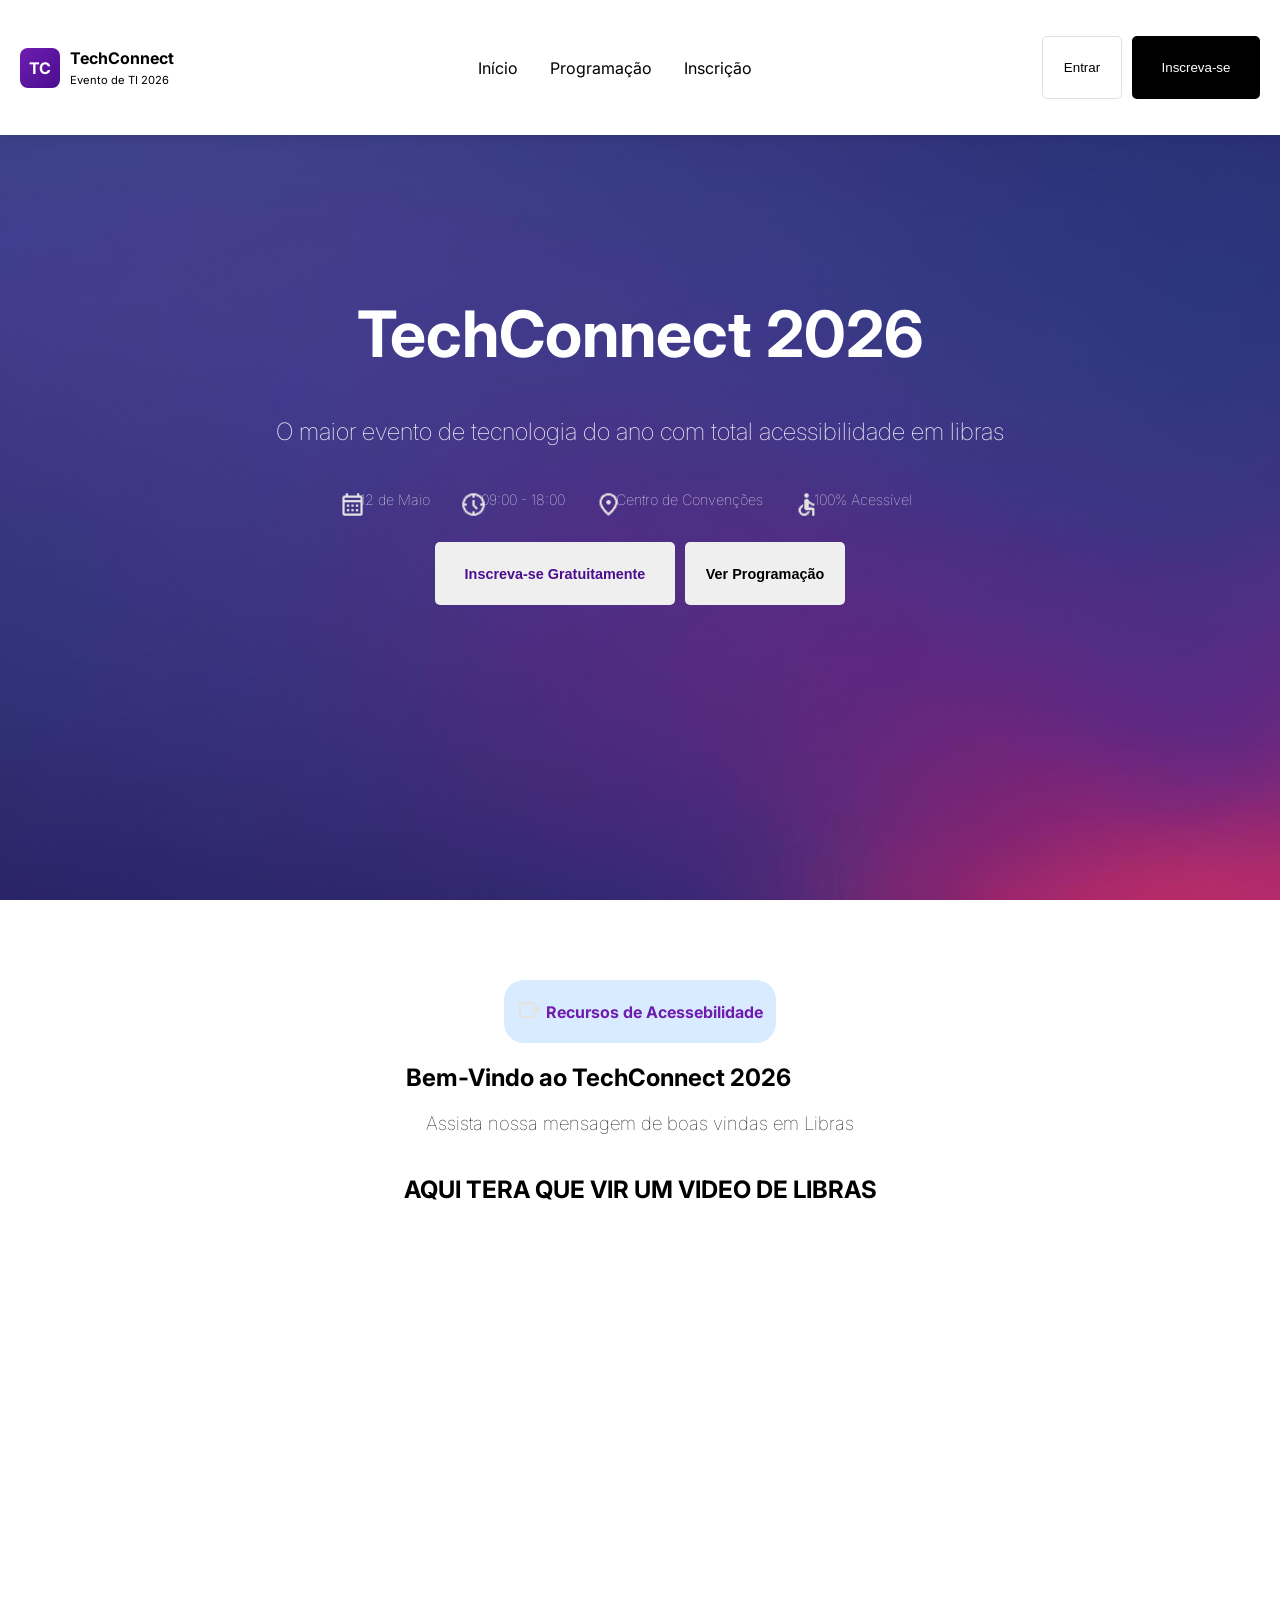
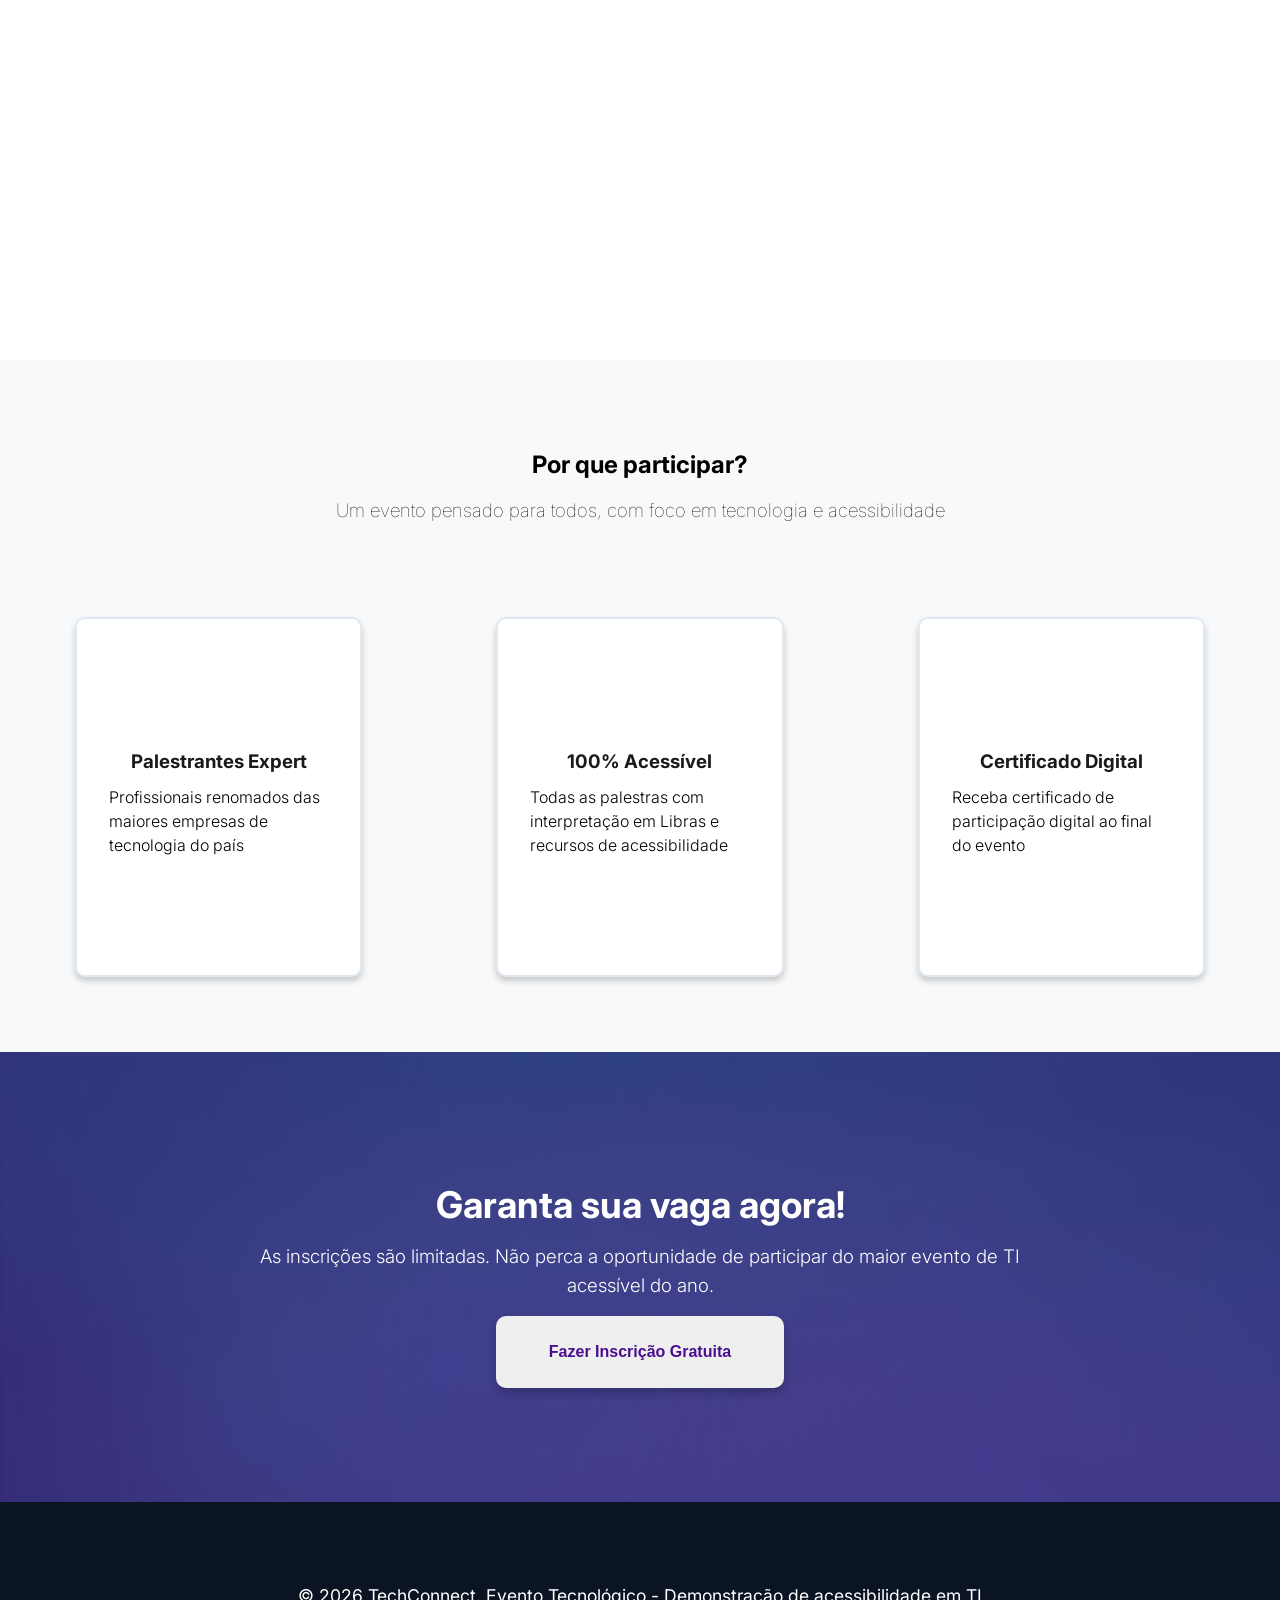
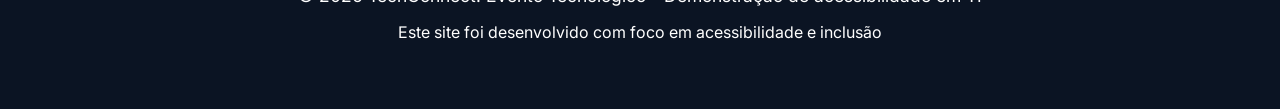
==== index.html @ 4cb7579e "Primeiro commit do PIM5" ====
<!DOCTYPE html>
<html lang="pt-br">

<head>
    <meta charset="UTF-8">
    <meta name="viewport" content="width=device-width, initial-scale=1.0">
    <link rel="preconnect" href="https://fonts.googleapis.com">
    <link rel="preconnect" href="https://fonts.gstatic.com" crossorigin>
    <link href="https://fonts.googleapis.com/css2?family=Inter:wght@300;400;500;600;700&display=swap" rel="stylesheet">
    <link rel="stylesheet" href="style/styles.css">
    <title>TechConnect</title>
</head>

<body>
    <header class="cabecalho">
        <nav>
            <a href="index.html" class="linkgrupo">
                <div class="logo-icon">TC</div>
                <div class="logo-text">
                    <span class="titulo">TechConnect <br></span>
                    <span class="subtitulo-logo">Evento de TI 2026</span>
                </div>
            </a>
            <div class="linksMeio">
                <a href="index.html">Início</a>
                <a href="programacao.html">Programação</a>
                <a href="formulario.html">Inscrição</a>
            </div>
        </nav>
        <div class="botoesCabecalho">
            <button class="botaoEntrar">Entrar</button>
            <button class="botaoInscricao">Inscreva-se</button>
        </div>
    </header>

    <main>
        <section class="primeira-secao">
            <div class="container">
                <div class="textPrimeiraSecao">
                    <h1 class="tituloPrimeiraSecao">TechConnect 2026</h1>
                    <h3 class="subtituloPrimeiraSecao">O maior evento de tecnologia do ano com total acessibilidade em
                        libras</h3>
                    <p class="informsPrimeiraSecao"></p>
                </div>
                <div class="containerBeneficios">
                    <div class="item-beneficio">
                        <div class="figura">
                            <img src="style/calendario.png" alt="Icone de Calendario">
                        </div>
                        <div class="texto">
                            <p>12 de Maio</p>
                        </div>
                    </div>

                    <div class="item-beneficio">
                        <div class="figura">
                            <img src="style/relogio.png" alt="Icone de relógio">
                        </div>
                        <div class="texto">
                            <p>09:00 - 18:00</p>
                        </div>
                    </div>

                     <div class="item-beneficio">
                        <div class="figura">
                            <img src="style/localizacao.png" alt="Icone de Localização">
                        </div>
                        <div class="texto">
                            <p>Centro de Convenções</p>
                        </div>
                    </div>

                     <div class="item-beneficio">
                        <div class="figura">
                            <img src="style/acessebility.png" alt="Icone de Acessibilidade">
                        </div>
                        <div class="texto">
                            <p>100% Acessível</p>
                        </div>
                    </div>

                    
                </div>

                <div class="botoesPrimeiraSecao">
                    <button class="botaoInscrevaPrimeiraSecao">Inscreva-se Gratuitamente</button>
                    <button class="botaoVerProgramacao">Ver Programação</button>
                </div>

            </div>
        </section>

        <section class="segundaSecao">
            <div class="container-segundaSecao">
                <div class="informacaoAcessebilidade">
                    <div class="figuraAcessebilidade">
                        <img src="style/cameraIcon.png" alt="Icone de câmera">
                    </div>
                    <div class="textoAcessebilidade">
                        <h4>Recursos de Acessebilidade</h4>
                    </div>
                </div>

                <div class="titulosSegundaSecao">
                    <h1 class="titulo-SegundaSecao">Bem-Vindo ao TechConnect 2026</h1>
                    <h3 class="subtituloSegundaSecao">Assista nossa mensagem de boas vindas em Libras</h3>
                </div>

                <h1>AQUI TERA QUE VIR UM VIDEO DE LIBRAS</h1>
            </div>

        </section>

        <section class="terceiraSecao">
            <div class="container-terceiraSecao">
                <div class="titulosTerceiraSecao">
                    <h1>Por que participar?</h1>
                    <h3 class="subtituloTerceiraSecao">Um evento pensado para todos, com foco em tecnologia e acessibilidade</h3>
                </div>

                <div class="informacoes">

                    <div class="informacoesBlocos">
                        <div class="figuraInformacoes">
                            
                        </div>
                        <div class="textosInformacoes">
                            <h3 class="tituloBlocos">Palestrantes Expert</h3>
                            <p class="paragrafoBlocos">Profissionais renomados das maiores empresas de tecnologia do país</p>
                        </div>
                    </div>

                    <div class="informacoesBlocos">
                        <div class="figuraInformacoes">
                            
                        </div>
                        <div class="textosInformacoes">
                            <h3 class="tituloBlocos">100% Acessível</h3>
                            <p class="paragrafoBlocos">Todas as palestras com interpretação em Libras e recursos de acessibilidade</p>
                        </div>
                    </div>

                    <div class="informacoesBlocos">
                        <div class="figuraInformacoes">

                        </div>
                        <div class="textosInformacoes">
                            <h3 class="tituloBlocos">Certificado Digital</h3>
                            <p class="paragrafoBlocos">Receba certificado de participação digital ao final do evento</p>
                        </div>
                    </div>
                </div>

                <div class="garantaVaga">
                    <div class="textosGarantaVaga">
                        <h1 id="tituloGarantaVaga">Garanta sua vaga agora!</h1>
                        <h3 id="subtituloGarantaVaga">As inscrições são limitadas. Não perca a oportunidade de participar do maior evento de TI acessível do ano.</h3>
                    </div>
                    <div class="botaoGarantaVaga">
                        <button id="botaoFazerinscricao">Fazer Inscrição Gratuita</button>
                    </div>
                </div>
            </div>
        </section>
        

    </main>

    <footer class="rodape">
        <div class="text">
            <p id="p1">© 2026 TechConnect. Evento Tecnológico - Demonstração de acessibilidade em TI</p>
            <p>Este site foi desenvolvido com foco em acessibilidade e inclusão</p>
        </div>
        

    </footer>
</body>

</html>
---- style/styles.css ----
* {
    margin: 0;
    padding: 0;
    box-sizing: border-box;
    text-decoration: none;
}

body {
    font-family: 'inter', sans-serif;
    -webkit-font-smoothing: antialiased;
}

.cabecalho {
    position: fixed;
    top: 0;
    left: 0;
    width: 100%;
    height: 15vh;
    background-color: #ffffff;

    display: flex;
    align-items: center;
    justify-content: space-between;
    
    box-shadow: 0 5px 8px rgba(0, 0, 0, 0.05);
}

.linkgrupo {
    display: flex;
    width: auto;
    align-items: center;
    margin-left: auto;
    margin-right: auto;
    padding: 20px;
    cursor: pointer;
    color: black;
}

.logo-icon {
    display: flex;
    width: 40px;
    height: 40px;
    align-items: center;
    justify-content: center;
    border-radius: 20%;


    color: #ffffff;
    font-weight: 700;
    background: linear-gradient(135deg, #6E1DB0 0%, #4A0E8F 100%);

}


.logo-text {
    padding: 10px;
}

.titulo {
    font-weight: bold;
}

.subtitulo-logo {
    font-size: 70%;
}


nav {
    display: flex;
    align-items: center;
    color: black;
}

.linksMeio {
    transform: translateX(100%);
    display: flex;
    gap: 2rem;
    color: black;
}
.linksMeio a {
    color: black;
    }

.botoesCabecalho {
    display: flex;
    height: 7vh;
    gap: 10px;
    margin-left: auto;
    margin-right: 20px;
}


.botaoEntrar {
    background-color: white;
    border-radius: 5px;
    width: 5rem;
    border: 1px solid #E0E0E0;
}

.botaoEntrar:hover {
    cursor: pointer;
    transform: scale(1.02);
    box-shadow: 0 5px 10px rgba(0, 0, 0, 0.2);
    filter: brightness(1.05);
    transition: all 0.3s ease-in-out;
}

.botaoInscricao {
    background-color: black;
    color: white;
    border: none;
    border-radius: 5px;
    width: 8rem;
}

.botaoInscricao:hover {
    cursor: pointer;
    transform: scale(1.02);
    box-shadow: 0 5px 10px rgba(0, 0, 0, 0.2);
    filter: brightness(1.05);
    transition: all 0.3s ease-in-out;
}

.primeira-secao {
    display: flex;
    align-items: center;
    justify-content: center;
    width: 100%;
    min-height: 100vh;
    color: #ffffff;

    background-image: url(FundoProjetoMain.jpeg);
    background-size: cover;
    background-position: center;
    flex-direction: column;
}

.container {
    display: flex;
    justify-content: center;
    align-items: center;
    min-height: 100vh;
    flex-direction: column;
}

.textPrimeiraSecao {
    display: flex;
   justify-content: center;
   align-items: center;
   flex-direction: column;
   gap: 5vh;
}

.tituloPrimeiraSecao {
    font-size: 4rem;
}

.subtituloPrimeiraSecao {
    color: rgba(255, 255, 255, 0.9);
    font-size: 150%;
    font-weight: 150;
}

.containerBeneficios {
    display: flex;
    align-items: center;
    justify-content: center;
}

.item-beneficio {
    display: flex;
    margin-bottom: 1.5rem;
    margin-right: 30px;
    gap: 5px;

    align-items: flex-start;
    justify-content: center;
    font-size: 90%;
    font-weight: 1;
}

.botoesPrimeiraSecao {
    display: flex;
    justify-content: center;
    align-items: center;
    gap: 10px;
}

.botaoInscrevaPrimeiraSecao {
    height: 7vh;
    width: 15rem;

    border-radius: 5px;
    border: none;

    color: #4A0E8F;
    font-weight: bold;
    font-size: 90%;

}

.botaoInscrevaPrimeiraSecao:hover {
    cursor: pointer;
    transform: scale(1.02);
    filter: brightness(1.05);
    transition: all 0.3s ease-in-out;
}

.botaoVerProgramacao {
    height: 7vh;
    width: 10rem;
    border-radius: 5px;
    border: none;
    font-weight: bold;
    font-size: 90%;
}

.botaoVerProgramacao:hover {
    cursor: pointer;
    transform: scale(1.02);
    filter: brightness(1.05);
    transition: all 0.3s ease-in-out;
}


.figura {
    display: flex;
    width: 1rem;
    height: 3vh;
}

/* Segunda pagina */

.segundaSecao {
    width: 100%;
    min-height: 100vh;
    padding: 5rem 5%;

    display: flex;
    justify-content: center;
    align-items: center;
    flex-direction: column;
}

.container-segundaSecao {
    display: flex;
    flex-direction: column;
    justify-items: center;
    align-items: center;

    gap: 20px;
    min-height: 100vh;

}

.informacaoAcessebilidade {
    display: flex;
    justify-content: center;
    align-items: center;
    gap: 5px;

    background-color: rgba(0, 122, 255, 0.15);
    border-radius: 20px;
    width: 17rem;
    height: 7vh;

    color: #6E1DB0;
    font-weight: 1;
}


.subtituloSegundaSecao {
    font-weight: 100;
    padding: 20px;
}

/* Terceira Pagina */

.terceiraSecao {
    width: 100%;
    min-height: 100vh;
    

    display: flex;
    justify-content: center;
    align-items: center;
    flex-direction: column;

    background-color: #f8f9fa;
}

.container-terceiraSecao {
    display: flex;
    align-items: center;
    justify-content: center;
    flex-direction: column;
    min-height: 100vh;
    width: 100%;
}

.titulosTerceiraSecao {
    display: flex;
    align-items: center;
    justify-content: center;
    margin-top: 10vh;

    flex-direction: column;
}

.subtituloTerceiraSecao {
    font-weight: 100;
    padding: 20px;
}

.informacoes {
    width: 100%;
    display: flex;
    align-items: center;
    justify-content: center;
    gap: 5rem;
    padding: 3rem;

}

.informacoesBlocos {
    display: flex;
    width: 20rem;
    height: 40vh;
    margin: 3vh;
    padding: 2rem;

    border-radius: 10px;
    border: 2px solid #e2e8f0;

    background-color: #ffffff;
    box-shadow: 0 4px 6px rgba(0, 0, 0, 0.2);

}

.informacoesBlocos:hover {
    border-color: #6E1DB0; 
    cursor: pointer;

    transform: translateY(-5px);
    box-shadow: 0 10px 20px rgba(0, 0, 0, 0.2);
    background-color: #fcfaff;
    transition: all 0.3s ease-in-out;
}

.textosInformacoes {
    display: flex;
    justify-content: center;
    align-items: center;
    flex-direction: column;
}

.tituloBlocos {
    font-weight: 700;
    color: #1a1a1a;
    margin: 0.8rem;
}

.paragrafoBlocos {
    font-size: 1rem;
    font-weight: 300; 
    line-height: 1.5;
}

.garantaVaga {
    display: flex;
    flex-direction: column;
    justify-content: center;
    align-items: center;

    height: 50vh;
    width: 100%;
    background-image: url(FundoProjetoMain.jpeg);
}

.textosGarantaVaga {
    display: flex;
    flex-direction: column;
    width: 60%;
    justify-content: center;
    align-items: center;

    color: #ffffff;
}

#tituloGarantaVaga {
    font-size: 2.3rem;
    font-weight: 700;
    margin: 1rem;
}

#subtituloGarantaVaga {

    font-weight: 300;
    text-align: center;
    line-height: 1.5;
}

.botaoGarantaVaga {
    display: flex;
    justify-content: center;
    align-items: center;
    margin-top: 1rem;
}

#botaoFazerinscricao {
    border: none;
    height: 8vh;
    width: 18rem;
    border-radius: 10px;

    font-size: 1rem;
    font-weight: 700;
    color: #4A0E8F;
     box-shadow: 0 5px 10px rgba(0, 0, 0, 0.2)
    
}

#botaoFazerinscricao:hover {
    transform: translateY(-4px);
    box-shadow: 0 10px 20px rgba(0, 0, 0, 0.2);
    filter: brightness(1.05);
    cursor: pointer;
    transition: all 0.2s ease-in-out;
}

.rodape {
    display: flex;
    height: 23vh;
    width: 100%;
    align-items: center;
    justify-content: center;
    background-color: #0b1423;
    
}

.text {
    display: flex;
    justify-content: center;
    align-items: center;
    color: #ffffff;
    flex-direction: column;
}

#p1 {
    font-size: 1.1rem;
    margin: 1rem;
}

/* Seção formulario */

.abaInscricao {
    display: flex;
    flex-direction: column;
    align-items: center;
    justify-content: center;

    height: 45vh;
    width: 100%;
    background-image: url(FundoProjetoMain.jpeg);
    margin: 1rem;

    box-shadow: 0 10px 15px rgba(0, 0, 0, 0.2);
    color: #ffffff;
}

#tituloAbaFormulario {
    margin-top: 3rem;
    font-size: 2.8rem;
    font-weight: bold;
}

#subtituloAbaFormulario {
   font-weight: 300;
   margin-top: 1.4rem;
}

.secaoFormulario {
    min-height: 100vh;
    width: 100%;
    background-color: #f8f9fa;
}

.formulario {
  display: flex;
  height: auto;
  flex-direction: column;
  gap: 5vh; 
  padding: 2rem;
  margin: 1rem;

  border: 1px solid gray; 
  border-radius: 10px;

  background-color:#ffffff;
  box-shadow: 0 10px 30px rgba(0, 0, 0, 0.2);
}

.informText{
    width: 20rem;
}

#subtituloInformText{
    font-weight: 300;
    color: #71717a;
    margin-top: 1vh;
    line-height: 1.5;
}

.grupo-campo {
    display: flex;
    justify-items: center;
    flex-direction: column;
    gap: 10px;
}

.campo-Input {
    height: 5vh;
    border: none;
    border-radius: 5px;
    background-color: #f1f5f9;
}

.spanInput {
    font-size: 50%;
    color:  #64748b;
}

.obrigatorio {
    color: red;
}

.botaoConfirmar {
    display: flex;
    width: 100%;
    align-items: center;
    justify-content: center;
}

#botaoConfirmarInscricao {
    height: 6vh;
    min-width: 15rem;


    border: none;
    border-radius: 5px;

    background-color: black;
    box-shadow: 0 5px 10px rgba(0, 0, 0, 0.2);
    color: #ffffff;
}

#botaoConfirmarInscricao:hover {
    transform: translateY(-3px);
    transition: all 0.3s ease-in-out;
    box-shadow: 0 10px 20px rgba(0, 0, 0, 0.2);
    filter: brightness(1.05);
}

.informTextFinal {
    display: flex;
    width: 95%;
    align-items: center;
    justify-content: center;
}

#spanTextFinal {
    font-size: 60%;
    text-align: center;
}

/* Aba de programação / informações */

.secaoProgramacao {
    width: 100%;
    min-height: 100vh;
    background-color: #f8f9fa;
}

.abaProgramacao {
    display: flex;
    width: 100%;
    height: 30vh;
    background-image: url(FundoProjetoMain.jpeg);
    margin-top: 15vh;

    align-items: center;
    justify-content: center;

    box-shadow: 0 10px 20px rgba(0, 0, 0, 0.2);
}

.textsAbaProgramacao {
    width: 60%;
    align-items: center;
    justify-items: center;
    color: #ffffff;
}

#tituloAbaProgramacao{
    font-size: 2.8rem;
    font-weight: 900;
}

#subtituloAbaProgramacao {
    font-weight: 300;
    margin-top: 2vh;
}

/* Cards Informativos*/

.cardsProgramacao {
    display: flex;

    width: 70%;
    height: 40vh;
    background-color: #ffffff;
    box-shadow: 0 5px 10px rgba(0, 0, 0, 0.2);

    border-radius: 15px;
    border: 1px solid #e2e8f0;

    margin: 3vh;
}

.cardsProgramacao:hover {
    transform: translateY(-3px);
    transition: all 0.3s ease;
    box-shadow: 0 10px 20px rgba(0, 0, 0, 0.2);
}

.containerFiguraCards {
    height: 100%;
    border-radius: 15px;
    overflow: hidden;
    
}

.figuraCards {
    width: 20rem;
    height: 40vh;
}

.textsCardsProgramacao {
    display: flex;
    width: 100%;
}

.cabecalhoCard {
    display: flex;
    width: 100%;
    height: 5vh;
}
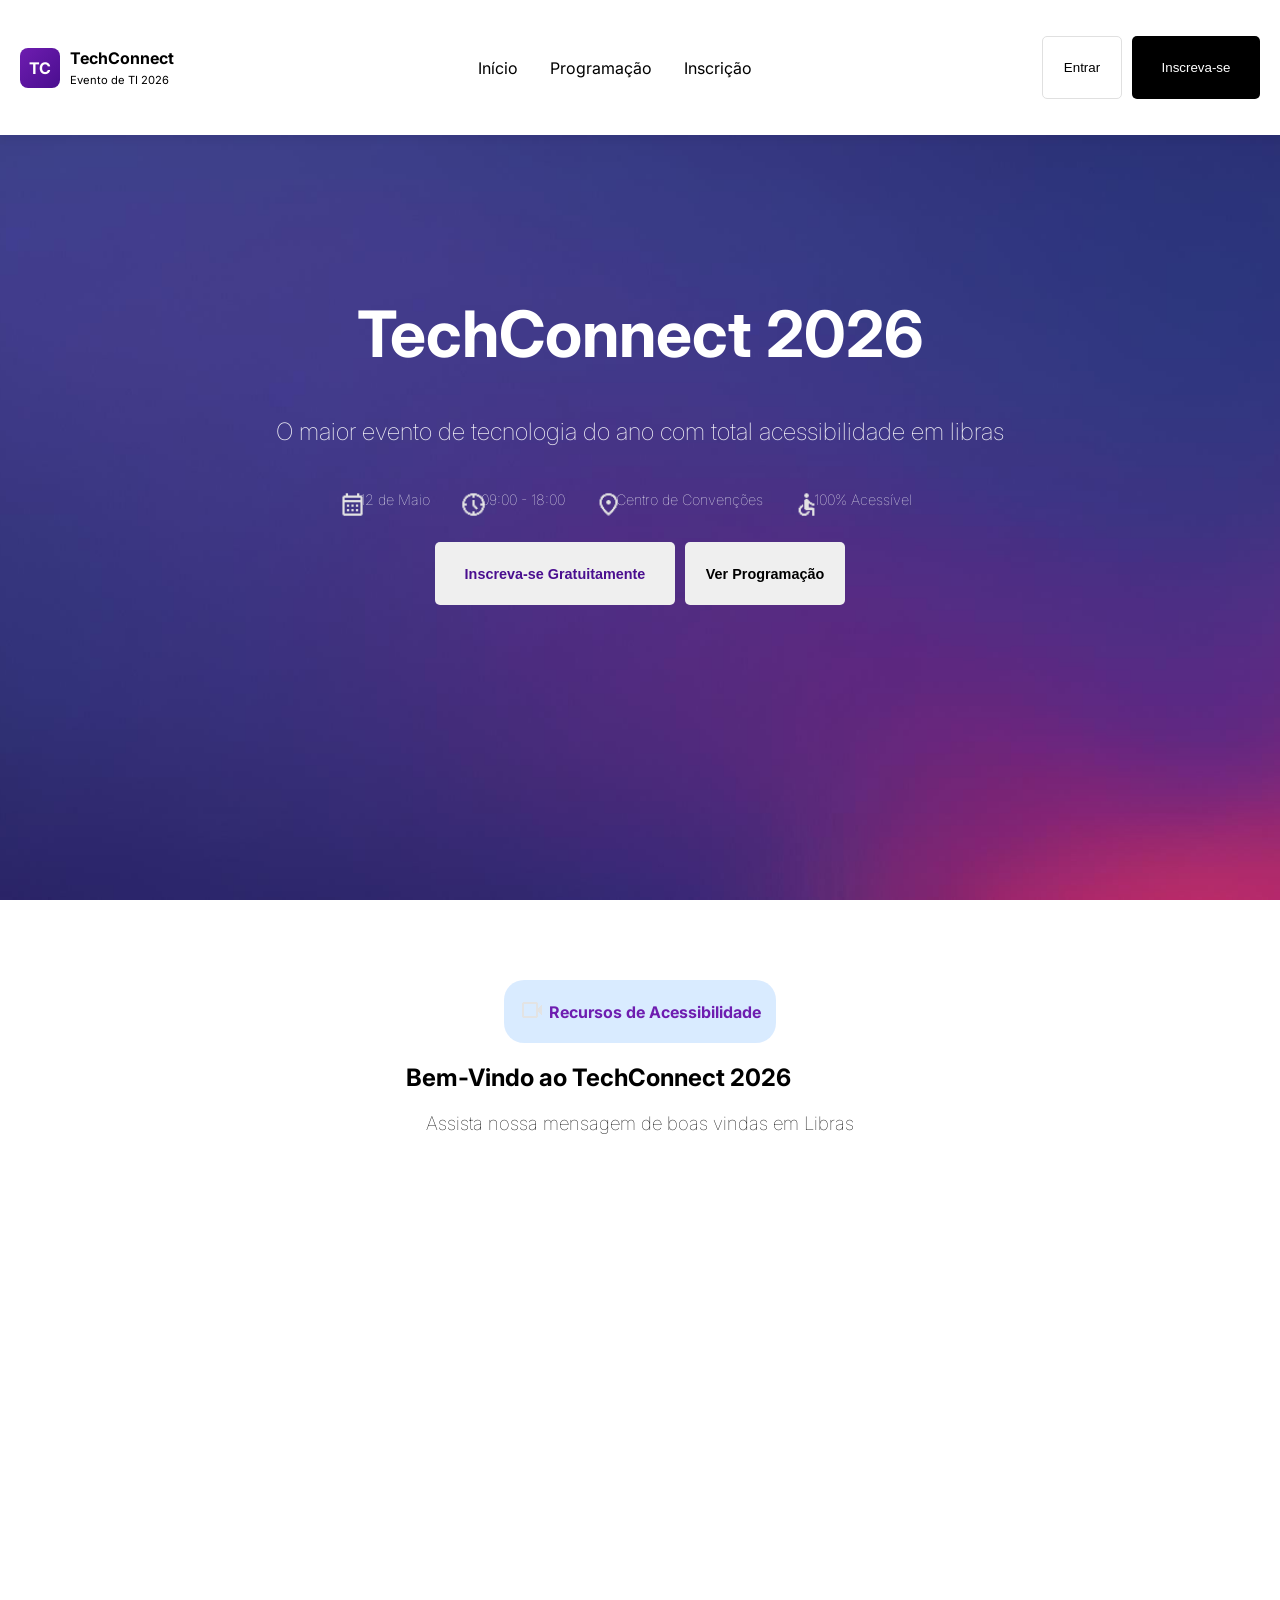
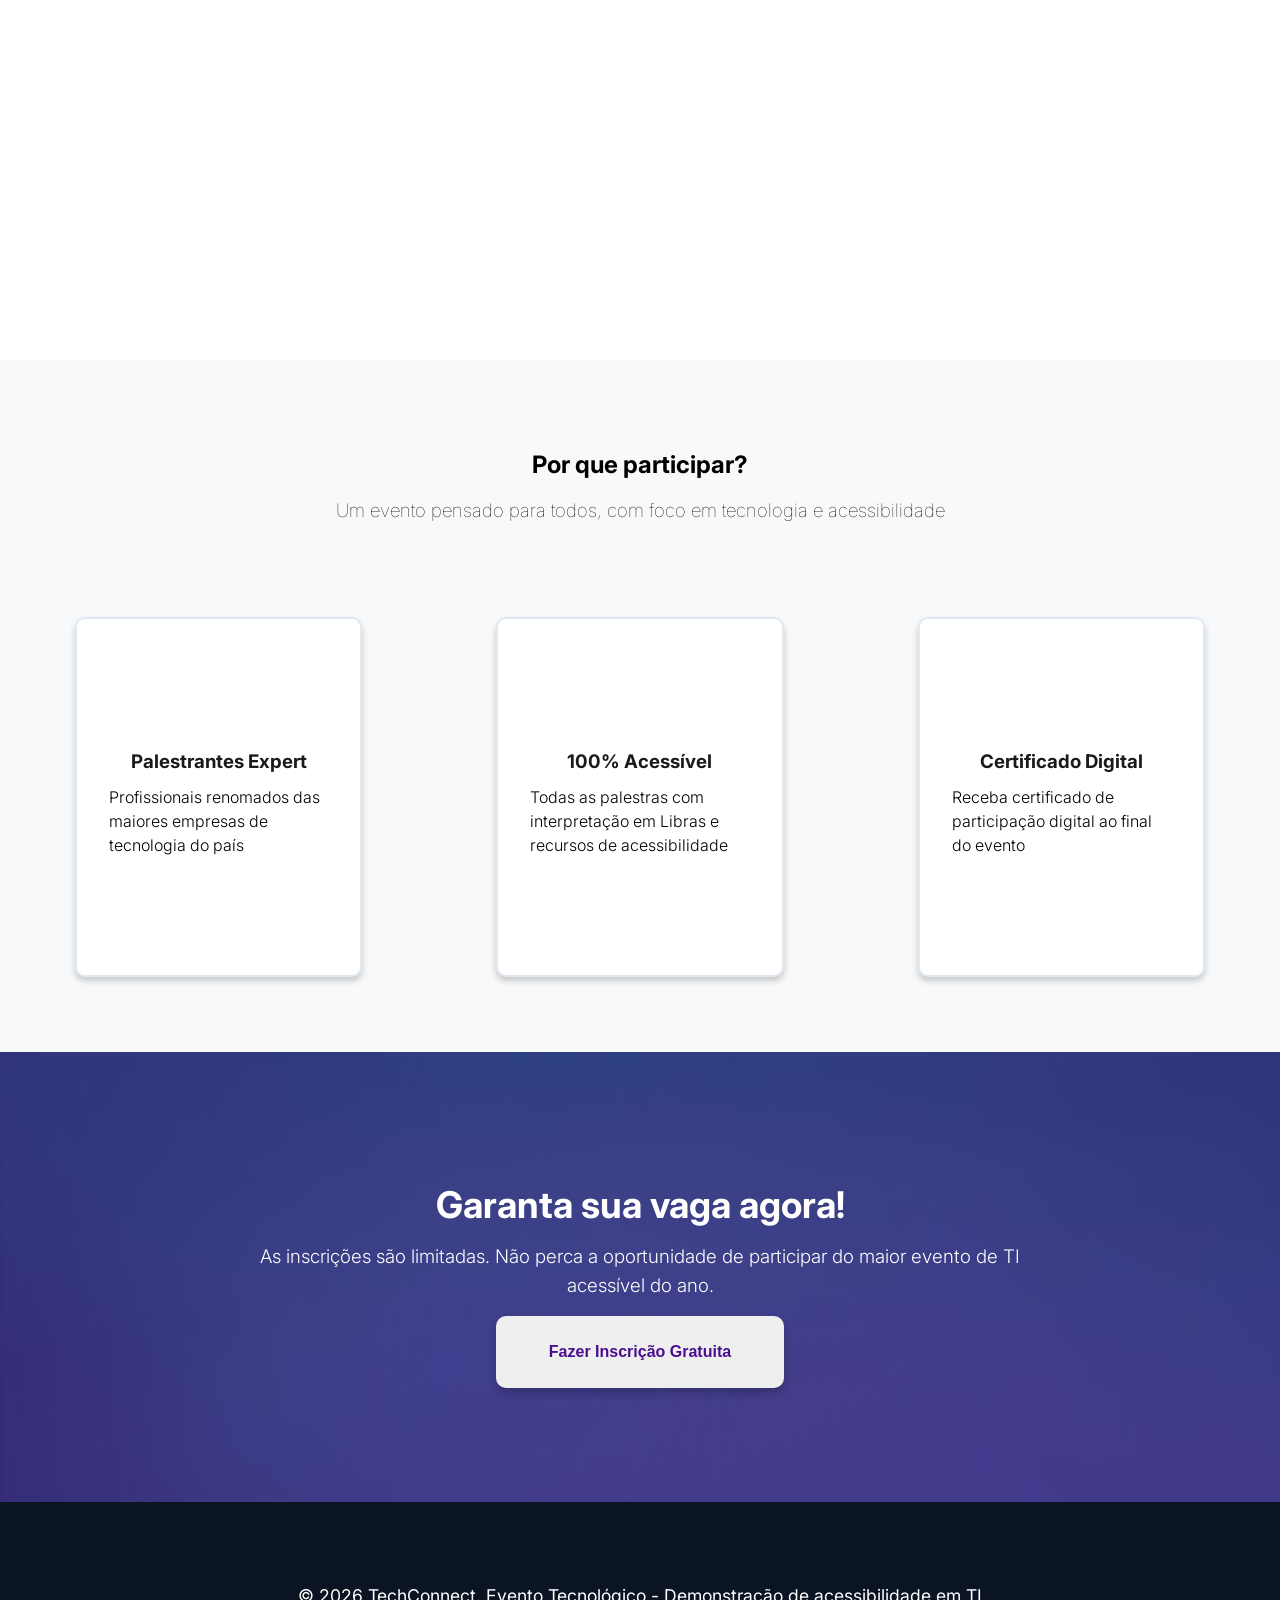
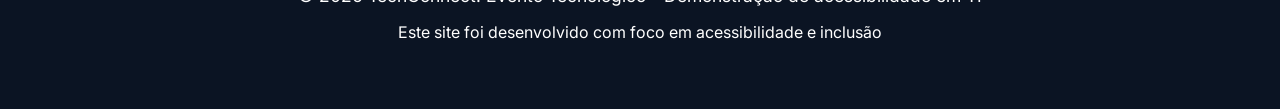
==== commit 57c238a3: "Add files via upload" ====
--- a/index.html
+++ b/index.html
@@ -97,7 +97,7 @@
                         <img src="style/cameraIcon.png" alt="Icone de câmera">
                     </div>
                     <div class="textoAcessebilidade">
-                        <h4>Recursos de Acessebilidade</h4>
+                        <h4>Recursos de Acessibilidade</h4>
                     </div>
                 </div>
 
@@ -106,7 +106,14 @@
                     <h3 class="subtituloSegundaSecao">Assista nossa mensagem de boas vindas em Libras</h3>
                 </div>
 
-                <h1>AQUI TERA QUE VIR UM VIDEO DE LIBRAS</h1>
+                <div class="libras">
+                    <iframe width="400" height="250"
+                        src="https://youtube.com/embed/MMQT3m8XAMY?si=BcH8jNHksrSG2miT" 
+                        frameborder="0"
+                        allowfullscreen>
+                    </iframe>
+                </div>
+
             </div>
 
         </section>
@@ -174,6 +181,7 @@
         
 
     </footer>
+    <script src="script.js"></script>
 </body>
 
 </html>
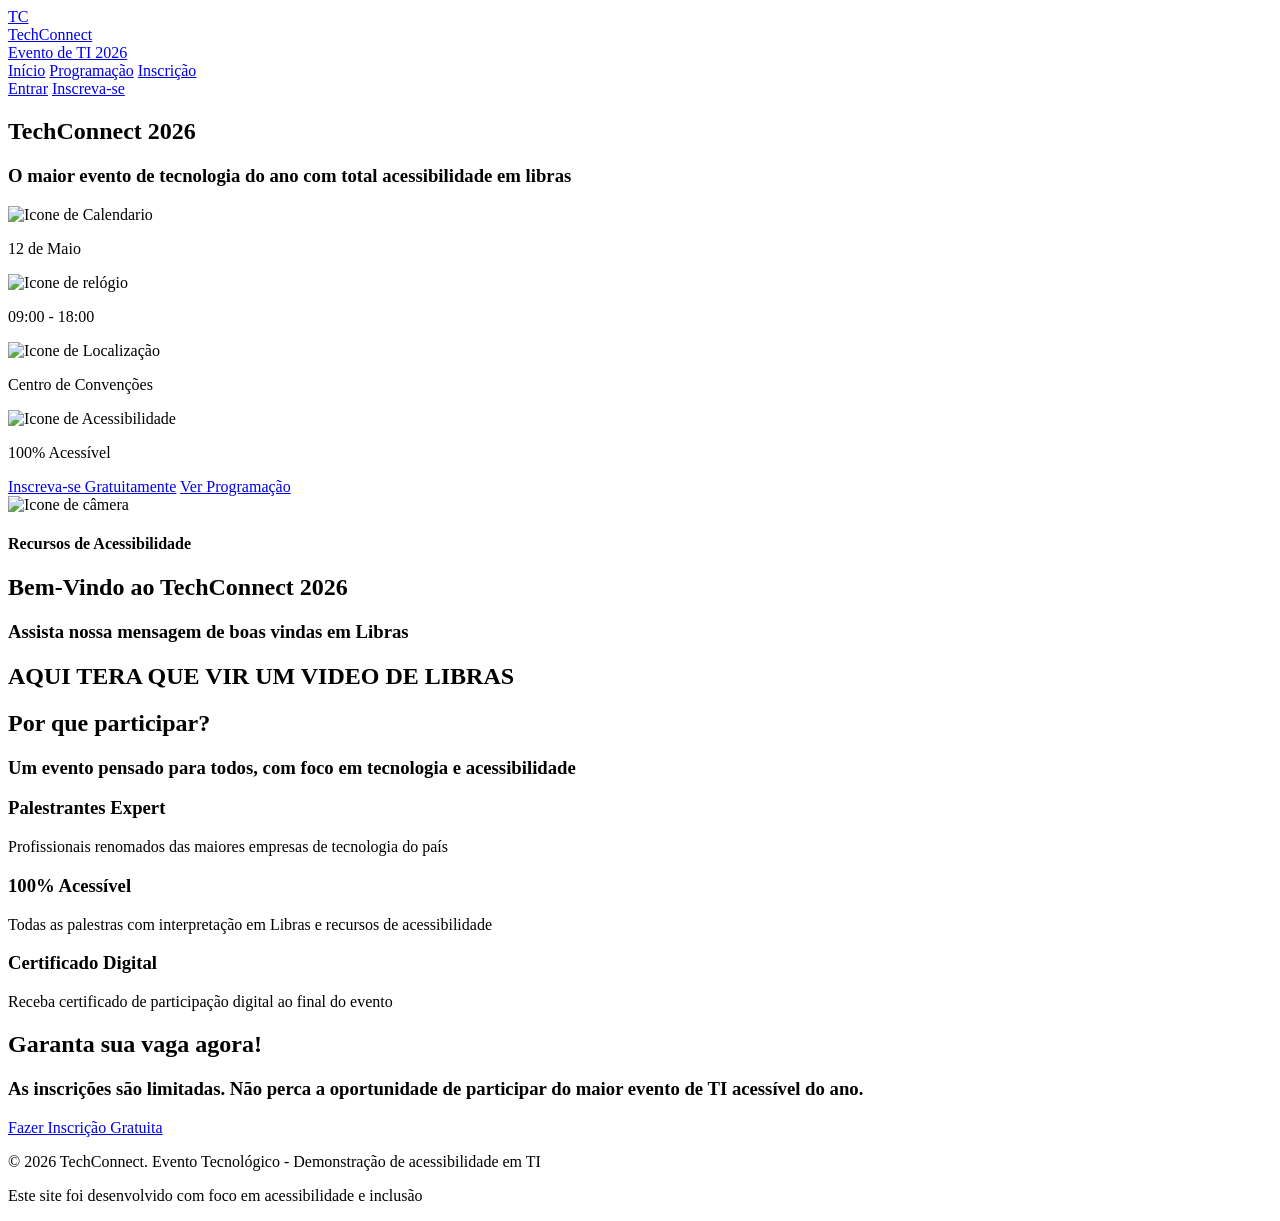
==== commit c9fca760: "Add files via upload HTML" ====
--- a/index.html
+++ b/index.html
@@ -7,7 +7,7 @@
     <link rel="preconnect" href="https://fonts.googleapis.com">
     <link rel="preconnect" href="https://fonts.gstatic.com" crossorigin>
     <link href="https://fonts.googleapis.com/css2?family=Inter:wght@300;400;500;600;700&display=swap" rel="stylesheet">
-    <link rel="stylesheet" href="style/styles.css">
+    <link rel="stylesheet" href="styles.css">
     <title>TechConnect</title>
 </head>
 
@@ -28,8 +28,8 @@
             </div>
         </nav>
         <div class="botoesCabecalho">
-            <button class="botaoEntrar">Entrar</button>
-            <button class="botaoInscricao">Inscreva-se</button>
+            <a href="http://localhost:9999/Auth/Login" class="botaoEntrar">Entrar</a>
+            <a href="formulario.html" class="botaoInscricao">Inscreva-se</a>
         </div>
     </header>
 
@@ -45,7 +45,7 @@
                 <div class="containerBeneficios">
                     <div class="item-beneficio">
                         <div class="figura">
-                            <img src="style/calendario.png" alt="Icone de Calendario">
+                            <img src="calendario.png" alt="Icone de Calendario">
                         </div>
                         <div class="texto">
                             <p>12 de Maio</p>
@@ -54,7 +54,7 @@
 
                     <div class="item-beneficio">
                         <div class="figura">
-                            <img src="style/relogio.png" alt="Icone de relógio">
+                            <img src="relogio.png" alt="Icone de relógio">
                         </div>
                         <div class="texto">
                             <p>09:00 - 18:00</p>
@@ -63,7 +63,7 @@
 
                      <div class="item-beneficio">
                         <div class="figura">
-                            <img src="style/localizacao.png" alt="Icone de Localização">
+                            <img src="localizacao.png" alt="Icone de Localização">
                         </div>
                         <div class="texto">
                             <p>Centro de Convenções</p>
@@ -72,7 +72,7 @@
 
                      <div class="item-beneficio">
                         <div class="figura">
-                            <img src="style/acessebility.png" alt="Icone de Acessibilidade">
+                            <img src="acessebility.png" alt="Icone de Acessibilidade">
                         </div>
                         <div class="texto">
                             <p>100% Acessível</p>
@@ -83,8 +83,8 @@
                 </div>
 
                 <div class="botoesPrimeiraSecao">
-                    <button class="botaoInscrevaPrimeiraSecao">Inscreva-se Gratuitamente</button>
-                    <button class="botaoVerProgramacao">Ver Programação</button>
+                    <a href="formulario.html" class="botaoInscrevaPrimeiraSecao">Inscreva-se Gratuitamente</a>
+                    <a href="programacao.html" class="botaoVerProgramacao">Ver Programação</a>
                 </div>
 
             </div>
@@ -94,7 +94,7 @@
             <div class="container-segundaSecao">
                 <div class="informacaoAcessebilidade">
                     <div class="figuraAcessebilidade">
-                        <img src="style/cameraIcon.png" alt="Icone de câmera">
+                        <img src="cameraIcon.png" alt="Icone de câmera">
                     </div>
                     <div class="textoAcessebilidade">
                         <h4>Recursos de Acessibilidade</h4>
@@ -106,14 +106,7 @@
                     <h3 class="subtituloSegundaSecao">Assista nossa mensagem de boas vindas em Libras</h3>
                 </div>
 
-                <div class="libras">
-                    <iframe width="400" height="250"
-                        src="https://youtube.com/embed/MMQT3m8XAMY?si=BcH8jNHksrSG2miT" 
-                        frameborder="0"
-                        allowfullscreen>
-                    </iframe>
-                </div>
-
+                <h1>AQUI TERA QUE VIR UM VIDEO DE LIBRAS</h1>
             </div>
 
         </section>
@@ -164,7 +157,7 @@
                         <h3 id="subtituloGarantaVaga">As inscrições são limitadas. Não perca a oportunidade de participar do maior evento de TI acessível do ano.</h3>
                     </div>
                     <div class="botaoGarantaVaga">
-                        <button id="botaoFazerinscricao">Fazer Inscrição Gratuita</button>
+                        <a href="formulario.html" id="botaoFazerinscricao">Fazer Inscrição Gratuita</a>
                     </div>
                 </div>
             </div>
@@ -181,7 +174,6 @@
         
 
     </footer>
-    <script src="script.js"></script>
 </body>
 
 </html>
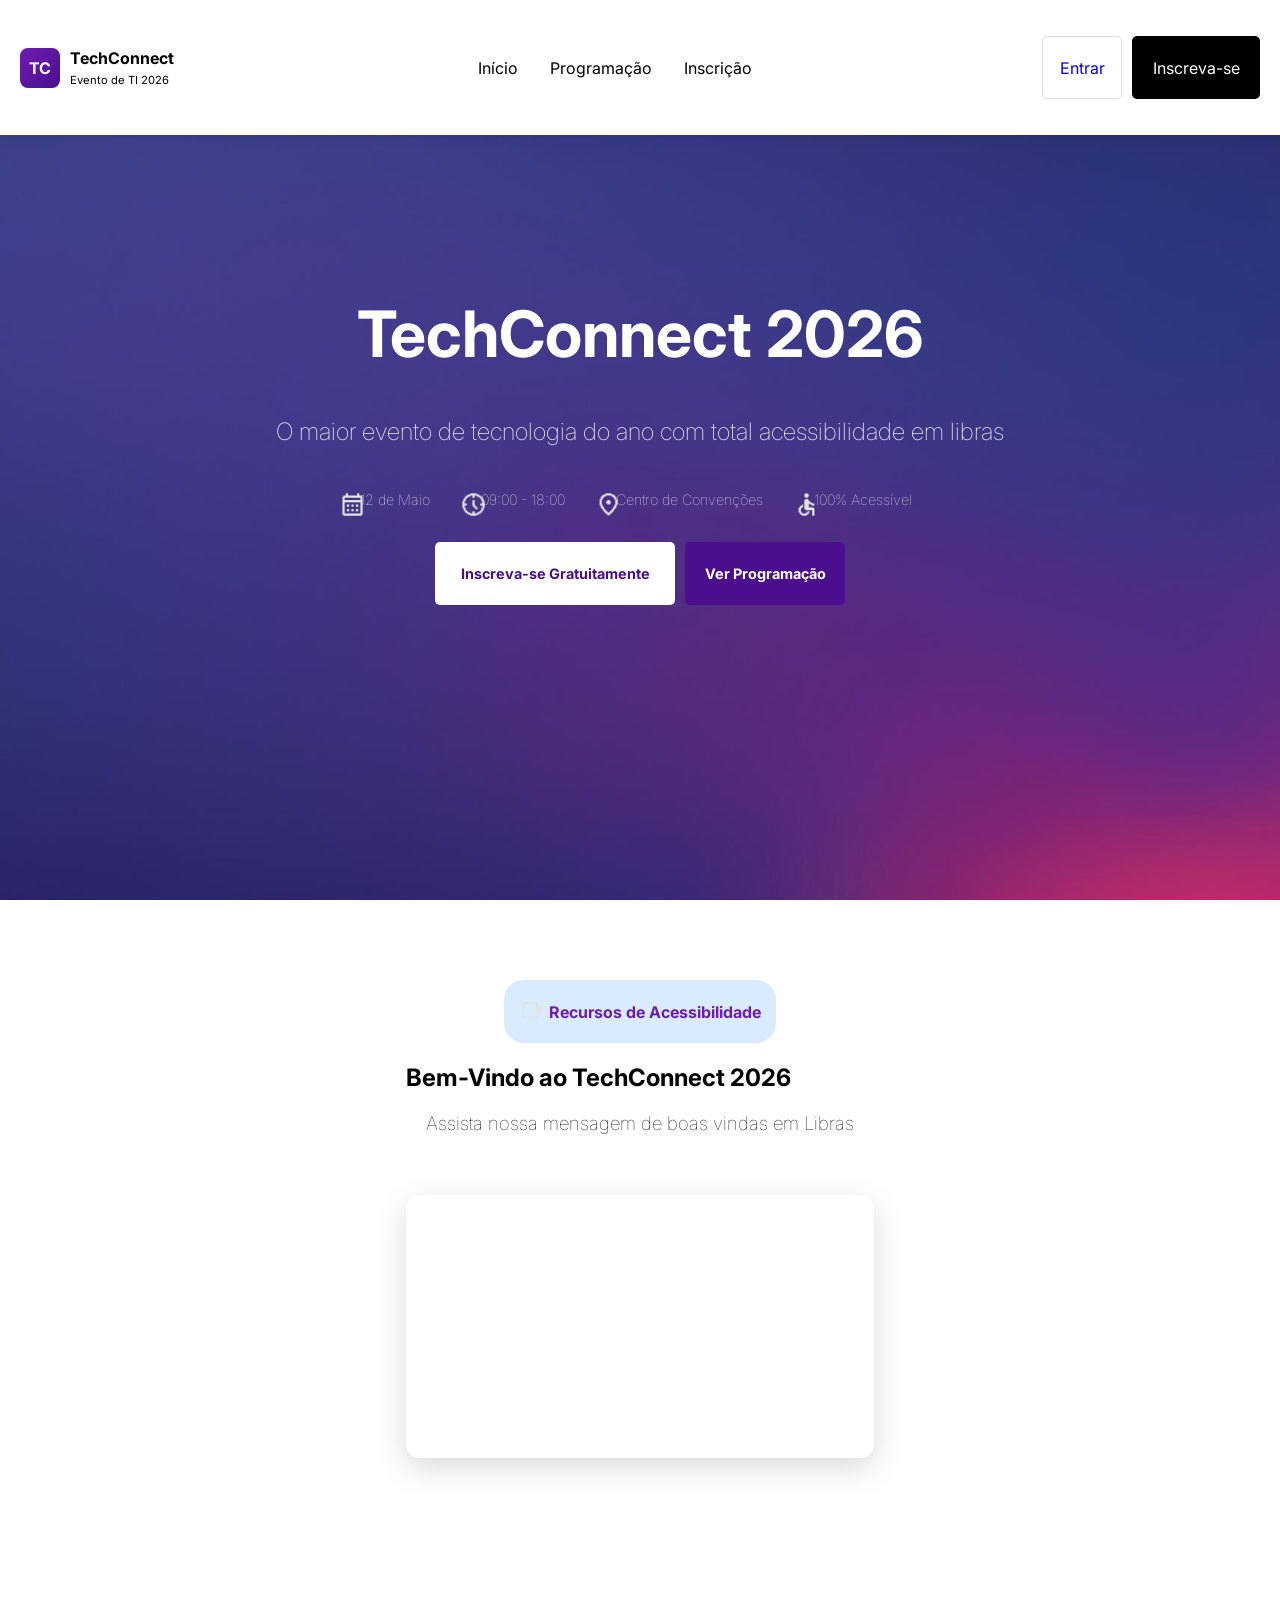
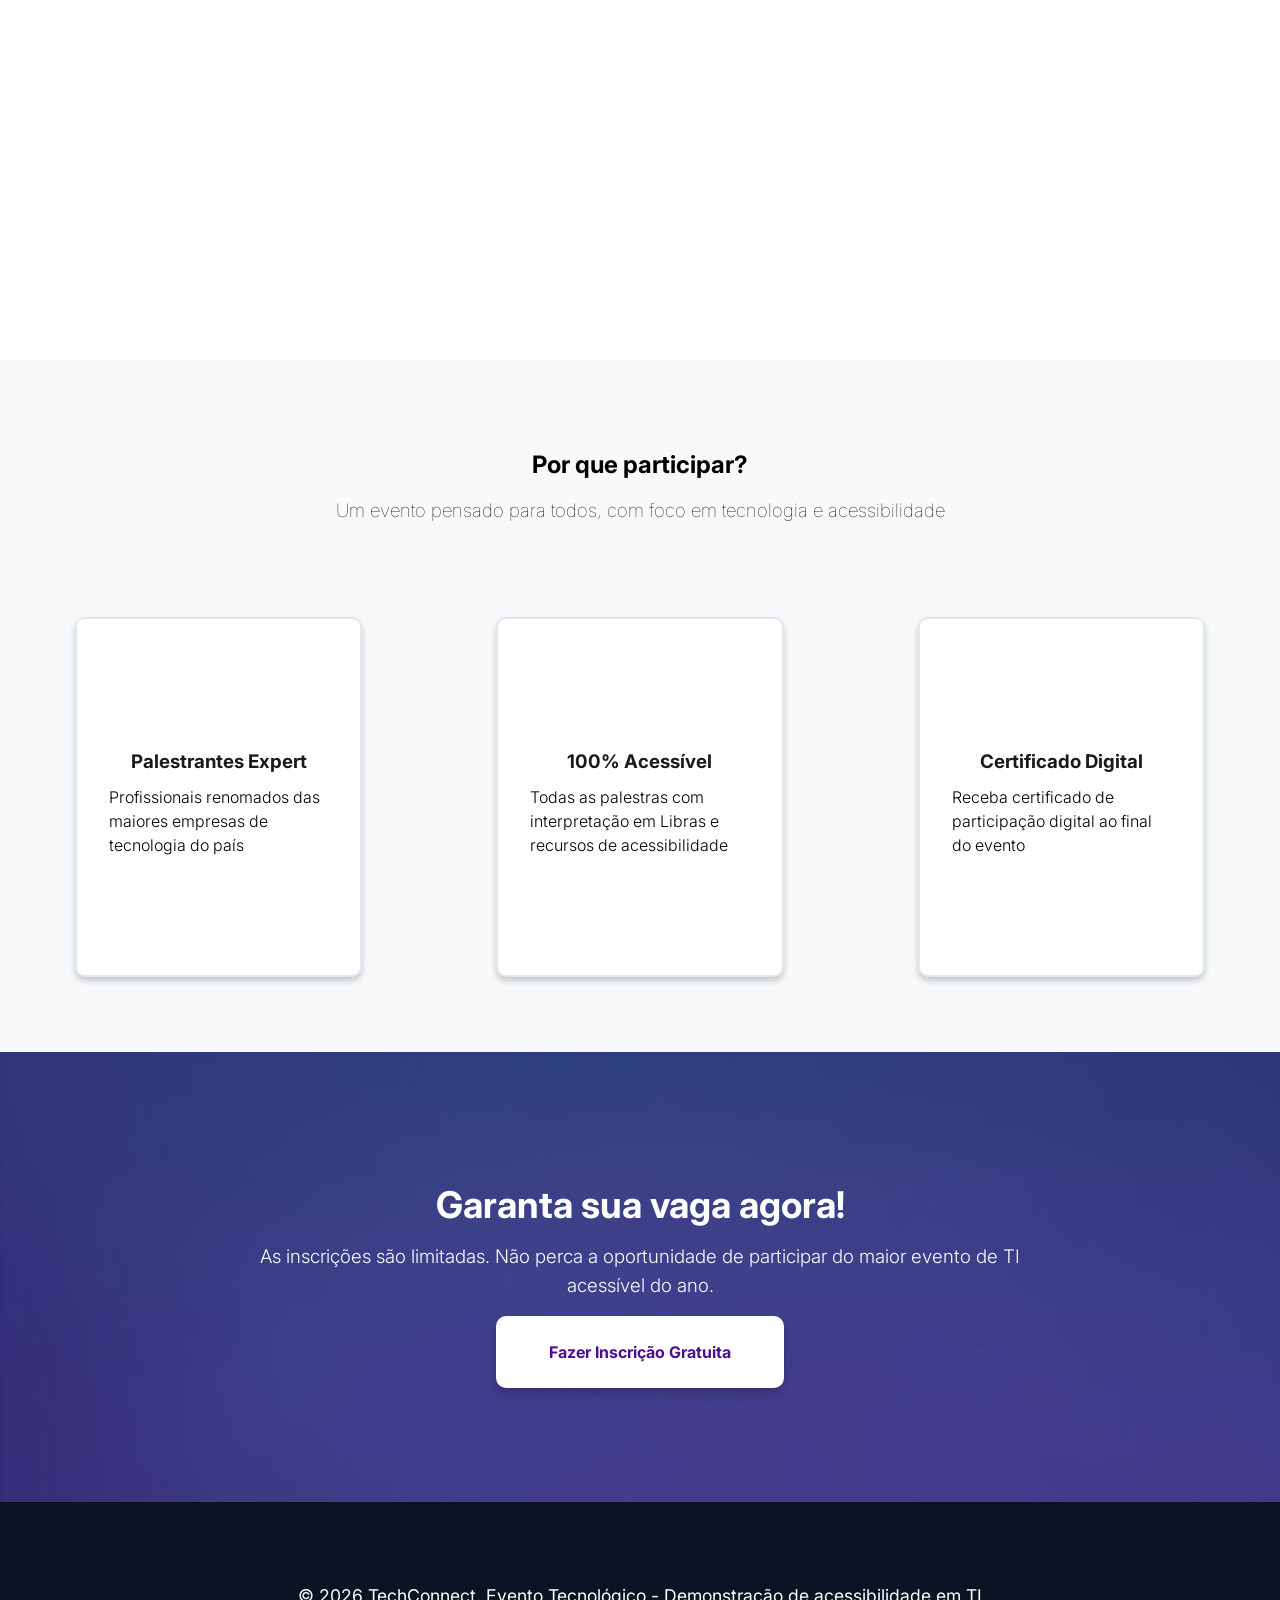
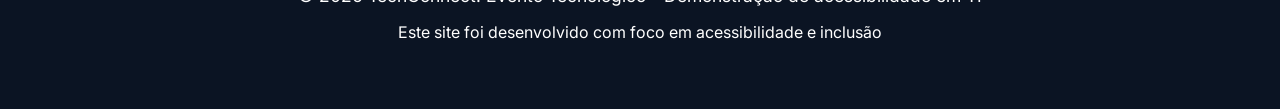
==== commit c297b902: "Adicionado vídeo de apresentação e corrigido caminhos do CSS" ====
--- a/index.html
+++ b/index.html
@@ -7,7 +7,7 @@
     <link rel="preconnect" href="https://fonts.googleapis.com">
     <link rel="preconnect" href="https://fonts.gstatic.com" crossorigin>
     <link href="https://fonts.googleapis.com/css2?family=Inter:wght@300;400;500;600;700&display=swap" rel="stylesheet">
-    <link rel="stylesheet" href="styles.css">
+    <link rel="stylesheet" href="style/styles.css">
     <title>TechConnect</title>
 </head>
 
@@ -28,7 +28,7 @@
             </div>
         </nav>
         <div class="botoesCabecalho">
-            <a href="http://localhost:9999/Auth/Login" class="botaoEntrar">Entrar</a>
+            <a href="http://localhost:5000/Auth/Login" class="botaoEntrar">Entrar</a>
             <a href="formulario.html" class="botaoInscricao">Inscreva-se</a>
         </div>
     </header>
@@ -45,7 +45,7 @@
                 <div class="containerBeneficios">
                     <div class="item-beneficio">
                         <div class="figura">
-                            <img src="calendario.png" alt="Icone de Calendario">
+                            <img src="style/calendario.png" alt="Icone de Calendario">
                         </div>
                         <div class="texto">
                             <p>12 de Maio</p>
@@ -54,7 +54,7 @@
 
                     <div class="item-beneficio">
                         <div class="figura">
-                            <img src="relogio.png" alt="Icone de relógio">
+                            <img src="style/relogio.png" alt="Icone de relógio">
                         </div>
                         <div class="texto">
                             <p>09:00 - 18:00</p>
@@ -63,7 +63,7 @@
 
                      <div class="item-beneficio">
                         <div class="figura">
-                            <img src="localizacao.png" alt="Icone de Localização">
+                            <img src="style/localizacao.png" alt="Icone de Localização">
                         </div>
                         <div class="texto">
                             <p>Centro de Convenções</p>
@@ -72,7 +72,7 @@
 
                      <div class="item-beneficio">
                         <div class="figura">
-                            <img src="acessebility.png" alt="Icone de Acessibilidade">
+                            <img src="style/acessebility.png" alt="Icone de Acessibilidade">
                         </div>
                         <div class="texto">
                             <p>100% Acessível</p>
@@ -94,7 +94,7 @@
             <div class="container-segundaSecao">
                 <div class="informacaoAcessebilidade">
                     <div class="figuraAcessebilidade">
-                        <img src="cameraIcon.png" alt="Icone de câmera">
+                        <img src="style/cameraIcon.png" alt="Icone de câmera">
                     </div>
                     <div class="textoAcessebilidade">
                         <h4>Recursos de Acessibilidade</h4>
@@ -106,7 +106,9 @@
                     <h3 class="subtituloSegundaSecao">Assista nossa mensagem de boas vindas em Libras</h3>
                 </div>
 
-                <h1>AQUI TERA QUE VIR UM VIDEO DE LIBRAS</h1>
+                <div class="video-wrapper">
+                    <iframe class="video-iframe" src="https://www.youtube.com/embed/zT4BGAtgG24" title="Bem-vindo TechConnect 2026" frameborder="0" allow="accelerometer; autoplay; clipboard-write; encrypted-media; gyroscope; picture-in-picture" allowfullscreen></iframe>
+                </div>
             </div>
 
         </section>
--- a/style/styles.css
+++ b/style/styles.css
@@ -0,0 +1,789 @@
+* {
+    margin: 0;
+    padding: 0;
+    box-sizing: border-box;
+    text-decoration: none;
+}
+
+body {
+    font-family: 'inter', sans-serif;
+    -webkit-font-smoothing: antialiased;
+}
+
+.cabecalho {
+    position: fixed;
+    top: 0;
+    left: 0;
+    width: 100%;
+    height: 15vh;
+    background-color: #ffffff;
+    z-index: 1000;
+
+    display: flex;
+    align-items: center;
+    justify-content: space-between;
+    
+    box-shadow: 0 5px 8px rgba(0, 0, 0, 0.05);
+}
+
+.linkgrupo {
+    display: flex;
+    width: auto;
+    align-items: center;
+    margin-left: auto;
+    margin-right: auto;
+    padding: 20px;
+    cursor: pointer;
+    color: black;
+}
+
+.logo-icon {
+    display: flex;
+    width: 40px;
+    height: 40px;
+    align-items: center;
+    justify-content: center;
+    border-radius: 20%;
+
+
+    color: #ffffff;
+    font-weight: 700;
+    background: linear-gradient(135deg, #6E1DB0 0%, #4A0E8F 100%);
+
+}
+
+
+.logo-text {
+    padding: 10px;
+}
+
+.titulo {
+    font-weight: bold;
+}
+
+.subtitulo-logo {
+    font-size: 70%;
+}
+
+
+nav {
+    display: flex;
+    align-items: center;
+    color: black;
+}
+
+.linksMeio {
+    transform: translateX(100%);
+    display: flex;
+    gap: 2rem;
+    color: black;
+}
+.linksMeio a {
+    color: black;
+    }
+
+.botoesCabecalho {
+    display: flex;
+    height: 7vh;
+    gap: 10px;
+    margin-left: auto;
+    margin-right: 20px;
+}
+
+
+.botaoEntrar {
+    background-color: white;
+    border-radius: 5px;
+    width: 5rem;
+    border: 1px solid #E0E0E0;
+    display: flex;
+    align-items: center;
+    justify-content: center;
+    height: 100%;
+    min-height: 2.5rem;
+    text-align: center;
+}
+
+.botaoEntrar:hover {
+    cursor: pointer;
+    transform: scale(1.02);
+    box-shadow: 0 5px 10px rgba(0, 0, 0, 0.2);
+    filter: brightness(1.05);
+    transition: all 0.3s ease-in-out;
+}
+
+.botaoInscricao {
+    background-color: black;
+    color: white;
+    border: none;
+    border-radius: 5px;
+    width: 8rem;
+    display: flex;
+    align-items: center;
+    justify-content: center;
+    height: 100%;
+    min-height: 2.5rem;
+    text-align: center;
+}
+
+.botaoInscricao:hover {
+    cursor: pointer;
+    transform: scale(1.02);
+    box-shadow: 0 5px 10px rgba(0, 0, 0, 0.2);
+    filter: brightness(1.05);
+    transition: all 0.3s ease-in-out;
+}
+
+.primeira-secao {
+    display: flex;
+    align-items: center;
+    justify-content: center;
+    width: 100%;
+    min-height: 100vh;
+    color: #ffffff;
+
+    background-image: url(FundoProjetoMain.jpeg);
+    background-size: cover;
+    background-position: center;
+    flex-direction: column;
+}
+
+.container {
+    display: flex;
+    justify-content: center;
+    align-items: center;
+    min-height: 100vh;
+    flex-direction: column;
+}
+
+.textPrimeiraSecao {
+    display: flex;
+   justify-content: center;
+   align-items: center;
+   flex-direction: column;
+   gap: 5vh;
+}
+
+.tituloPrimeiraSecao {
+    font-size: 4rem;
+}
+
+.subtituloPrimeiraSecao {
+    color: rgba(255, 255, 255, 0.9);
+    font-size: 150%;
+    font-weight: 150;
+}
+
+.containerBeneficios {
+    display: flex;
+    align-items: center;
+    justify-content: center;
+}
+
+.item-beneficio {
+    display: flex;
+    margin-bottom: 1.5rem;
+    margin-right: 30px;
+    gap: 5px;
+
+    align-items: flex-start;
+    justify-content: center;
+    font-size: 90%;
+    font-weight: 1;
+}
+
+.botoesPrimeiraSecao {
+    display: flex;
+    justify-content: center;
+    align-items: center;
+    gap: 10px;
+}
+
+.botaoInscrevaPrimeiraSecao {
+    height: 7vh;
+    width: 15rem;
+    border-radius: 5px;
+    border: none;
+
+    background-color: #ffffff;
+    color: #4A0E8F;
+    font-weight: bold;
+    font-size: 90%;
+
+    display: flex;
+    align-items: center;
+    justify-content: center;
+    text-align: center;
+}
+
+.botaoInscrevaPrimeiraSecao:hover {
+    background-color: #f0f0f0;
+    color: #3f0e7f;
+}
+
+#botaoFazerinscricao {
+    display: flex;
+    align-items: center;
+    justify-content: center;
+    text-align: center;
+
+    background-color: #ffffff;
+    color: #4A0E8F;
+    width: 15rem;
+    height: 7vh;
+    border-radius: 5px;
+    border: none;
+    font-weight: bold;
+    font-size: 90%;
+}
+
+#botaoFazerinscricao:hover {
+    background-color: #f0f0f0;
+    color: #3f0e7f;
+}
+
+.botaoInscrevaPrimeiraSecao:hover {
+    cursor: pointer;
+    transform: scale(1.02);
+    filter: brightness(1.05);
+    transition: all 0.3s ease-in-out;
+}
+
+.botaoVerProgramacao {
+    height: 7vh;
+    width: 10rem;
+    border-radius: 5px;
+    border: none;
+    font-weight: bold;
+    font-size: 90%;
+
+    background-color: #4A0E8F;
+    color: white;
+
+    display: flex;
+    align-items: center;
+    justify-content: center;
+    text-align: center;
+}
+
+.botaoVerProgramacao:hover {
+    cursor: pointer;
+    transform: scale(1.02);
+    filter: brightness(1.05);
+    transition: all 0.3s ease-in-out;
+    background-color: #3f0d75;
+}
+
+
+.figura {
+    display: flex;
+    width: 1rem;
+    height: 3vh;
+}
+
+/* Segunda pagina */
+
+.segundaSecao {
+    width: 100%;
+    min-height: 100vh;
+    padding: 5rem 5%;
+
+    display: flex;
+    justify-content: center;
+    align-items: center;
+    flex-direction: column;
+}
+
+.container-segundaSecao {
+    display: flex;
+    flex-direction: column;
+    justify-items: center;
+    align-items: center;
+
+    gap: 20px;
+    min-height: 100vh;
+
+}
+
+.informacaoAcessebilidade {
+    display: flex;
+    justify-content: center;
+    align-items: center;
+    gap: 5px;
+
+    background-color: rgba(0, 122, 255, 0.15);
+    border-radius: 20px;
+    width: 17rem;
+    height: 7vh;
+
+    color: #6E1DB0;
+    font-weight: 1;
+}
+
+
+.subtituloSegundaSecao {
+    font-weight: 100;
+    padding: 20px;
+}
+
+.video-wrapper {
+    width: 100%;
+    max-width: 1000px;
+    position: relative;
+    padding-top: 56.25%; /* 16:9 aspect ratio */
+    margin: 20px 0;
+    box-shadow: 0 10px 30px rgba(0,0,0,0.15);
+    border-radius: 14px;
+    overflow: hidden;
+}
+
+.video-iframe {
+    position: absolute;
+    top: 0;
+    left: 0;
+    width: 100%;
+    height: 100%;
+    border: 0;
+}
+
+/* Terceira Pagina */
+
+.terceiraSecao {
+    width: 100%;
+    min-height: 100vh;
+    
+
+    display: flex;
+    justify-content: center;
+    align-items: center;
+    flex-direction: column;
+
+    background-color: #f8f9fa;
+}
+
+.container-terceiraSecao {
+    display: flex;
+    align-items: center;
+    justify-content: center;
+    flex-direction: column;
+    min-height: 100vh;
+    width: 100%;
+}
+
+.titulosTerceiraSecao {
+    display: flex;
+    align-items: center;
+    justify-content: center;
+    margin-top: 10vh;
+
+    flex-direction: column;
+}
+
+.subtituloTerceiraSecao {
+    font-weight: 100;
+    padding: 20px;
+}
+
+.informacoes {
+    width: 100%;
+    display: flex;
+    align-items: center;
+    justify-content: center;
+    gap: 5rem;
+    padding: 3rem;
+
+}
+
+.informacoesBlocos {
+    display: flex;
+    width: 20rem;
+    height: 40vh;
+    margin: 3vh;
+    padding: 2rem;
+
+    border-radius: 10px;
+    border: 2px solid #e2e8f0;
+
+    background-color: #ffffff;
+    box-shadow: 0 4px 6px rgba(0, 0, 0, 0.2);
+
+}
+
+.informacoesBlocos:hover {
+    border-color: #6E1DB0; 
+    cursor: pointer;
+
+    transform: translateY(-5px);
+    box-shadow: 0 10px 20px rgba(0, 0, 0, 0.2);
+    background-color: #fcfaff;
+    transition: all 0.3s ease-in-out;
+}
+
+.textosInformacoes {
+    display: flex;
+    justify-content: center;
+    align-items: center;
+    flex-direction: column;
+}
+
+.tituloBlocos {
+    font-weight: 700;
+    color: #1a1a1a;
+    margin: 0.8rem;
+}
+
+.paragrafoBlocos {
+    font-size: 1rem;
+    font-weight: 300; 
+    line-height: 1.5;
+}
+
+.garantaVaga {
+    display: flex;
+    flex-direction: column;
+    justify-content: center;
+    align-items: center;
+
+    height: 50vh;
+    width: 100%;
+    background-image: url(FundoProjetoMain.jpeg);
+}
+
+.textosGarantaVaga {
+    display: flex;
+    flex-direction: column;
+    width: 60%;
+    justify-content: center;
+    align-items: center;
+
+    color: #ffffff;
+}
+
+#tituloGarantaVaga {
+    font-size: 2.3rem;
+    font-weight: 700;
+    margin: 1rem;
+}
+
+#subtituloGarantaVaga {
+
+    font-weight: 300;
+    text-align: center;
+    line-height: 1.5;
+}
+
+.botaoGarantaVaga {
+    display: flex;
+    justify-content: center;
+    align-items: center;
+    margin-top: 1rem;
+}
+
+#botaoFazerinscricao {
+    border: none;
+    height: 8vh;
+    width: 18rem;
+    border-radius: 10px;
+
+    font-size: 1rem;
+    font-weight: 700;
+    color: #4A0E8F;
+     box-shadow: 0 5px 10px rgba(0, 0, 0, 0.2)
+    
+}
+
+#botaoFazerinscricao:hover {
+    transform: translateY(-4px);
+    box-shadow: 0 10px 20px rgba(0, 0, 0, 0.2);
+    filter: brightness(1.05);
+    cursor: pointer;
+    transition: all 0.2s ease-in-out;
+}
+
+.rodape {
+    display: flex;
+    height: 23vh;
+    width: 100%;
+    align-items: center;
+    justify-content: center;
+    background-color: #0b1423;
+    
+}
+
+.text {
+    display: flex;
+    justify-content: center;
+    align-items: center;
+    color: #ffffff;
+    flex-direction: column;
+}
+
+#p1 {
+    font-size: 1.1rem;
+    margin: 1rem;
+}
+
+/* Seção formulario */
+
+.abaInscricao {
+    display: flex;
+    flex-direction: column;
+    align-items: center;
+    justify-content: center;
+
+    height: 45vh;
+    width: 100%;
+    background-image: url(FundoProjetoMain.jpeg);
+    margin: 1rem;
+
+    box-shadow: 0 10px 15px rgba(0, 0, 0, 0.2);
+    color: #ffffff;
+}
+
+#tituloAbaFormulario {
+    margin-top: 3rem;
+    font-size: 2.8rem;
+    font-weight: bold;
+}
+
+#subtituloAbaFormulario {
+   font-weight: 300;
+   margin-top: 1.4rem;
+}
+
+.secaoFormulario {
+    min-height: 100vh;
+    width: 100%;
+    background-color: #f8f9fa;
+}
+
+.formulario {
+  display: flex;
+  height: auto;
+  flex-direction: column;
+  gap: 5vh; 
+  padding: 2rem;
+  margin: 1rem;
+
+  border: 1px solid gray; 
+  border-radius: 10px;
+
+  background-color:#ffffff;
+  box-shadow: 0 10px 30px rgba(0, 0, 0, 0.2);
+}
+
+.informText{
+    width: 20rem;
+}
+
+#subtituloInformText{
+    font-weight: 300;
+    color: #71717a;
+    margin-top: 1vh;
+    line-height: 1.5;
+}
+
+.grupo-campo {
+    display: flex;
+    justify-items: center;
+    flex-direction: column;
+    gap: 10px;
+}
+
+.campo-Input {
+    height: 5vh;
+    border: none;
+    border-radius: 5px;
+    background-color: #f1f5f9;
+}
+
+.spanInput {
+    font-size: 50%;
+    color:  #64748b;
+}
+
+.obrigatorio {
+    color: red;
+}
+
+.botaoConfirmar {
+    display: flex;
+    width: 100%;
+    align-items: center;
+    justify-content: center;
+}
+
+#botaoConfirmarInscricao {
+    height: 6vh;
+    min-width: 15rem;
+
+
+    border: none;
+    border-radius: 5px;
+
+    background-color: black;
+    box-shadow: 0 5px 10px rgba(0, 0, 0, 0.2);
+    color: #ffffff;
+}
+
+#botaoConfirmarInscricao:hover {
+    transform: translateY(-3px);
+    transition: all 0.3s ease-in-out;
+    box-shadow: 0 10px 20px rgba(0, 0, 0, 0.2);
+    filter: brightness(1.05);
+}
+
+.informTextFinal {
+    display: flex;
+    width: 95%;
+    align-items: center;
+    justify-content: center;
+}
+
+#spanTextFinal {
+    font-size: 60%;
+    text-align: center;
+}
+
+/* Aba de programação / informações */
+
+.secaoProgramacao {
+    width: 100%;
+    min-height: 100vh;
+    background-color: #f8f9fa;
+}
+
+.abaProgramacao {
+    display: flex;
+    width: 100%;
+    height: 30vh;
+    background-image: url(FundoProjetoMain.jpeg);
+    margin-top: 15vh;
+
+    align-items: center;
+    justify-content: center;
+
+    box-shadow: 0 10px 20px rgba(0, 0, 0, 0.2);
+}
+
+.textsAbaProgramacao {
+    width: 60%;
+    align-items: center;
+    justify-items: center;
+    color: #ffffff;
+}
+
+#tituloAbaProgramacao{
+    font-size: 2.8rem;
+    font-weight: 900;
+}
+
+#subtituloAbaProgramacao {
+    font-weight: 300;
+    margin-top: 2vh;
+}
+
+/* Cards Informativos*/
+
+.cardsProgramacao {
+    display: flex;
+
+    width: 70%;
+    height: 40vh;
+    background-color: #ffffff;
+    box-shadow: 0 5px 10px rgba(0, 0, 0, 0.2);
+
+    border-radius: 15px;
+    border: 1px solid #e2e8f0;
+
+    margin: 3vh;
+}
+
+.cardsProgramacao:hover {
+    transform: translateY(-3px);
+    transition: all 0.3s ease;
+    box-shadow: 0 10px 20px rgba(0, 0, 0, 0.2);
+}
+
+.containerFiguraCards {
+    height: 100%;
+    border-radius: 15px;
+    overflow: hidden;
+    
+}
+
+.figuraCards {
+    width: 20rem;
+    height: 40vh;
+}
+
+.textsCardsProgramacao {
+    display: flex;
+    flex-direction: column;
+    width: 100%;
+    position: relative;
+}
+
+.top-section {
+    display: flex;
+    justify-content: space-between;
+    align-items: center;
+    margin: 10px;
+}
+
+.balloon {
+    background: linear-gradient(135deg, #007BFF 0%, #0056CC 100%);
+    color: white;
+    border-radius: 10px;
+    padding: 5px 10px;
+    font-size: 12px;
+    font-weight: bold;
+}
+
+.time {
+    font-size: 12px;
+    color: #666;
+    font-weight: bold;
+}
+
+.middle {
+    flex: 1;
+    padding: 15px 10px 10px 10px;
+    display: flex;
+    flex-direction: column;
+    justify-content: center;
+}
+
+.middle h3 {
+    margin-bottom: 5px;
+    font-size: 1.6rem;
+}
+
+.middle p {
+    font-size: 1.2rem;
+    color: #666;
+}
+
+
+.bottom {
+    position: relative;
+    padding: 10px;
+}
+
+.bottom span {
+    font-weight: bold;
+}
+
+.libras {
+    position: absolute;
+    bottom: 10px;
+    right: 10px;
+    font-size: 10px;
+    color: white;
+    background: rgba(0, 123, 255, 0.8);
+    padding: 2px 5px;
+    border-radius: 3px;
+}
+
+
+
